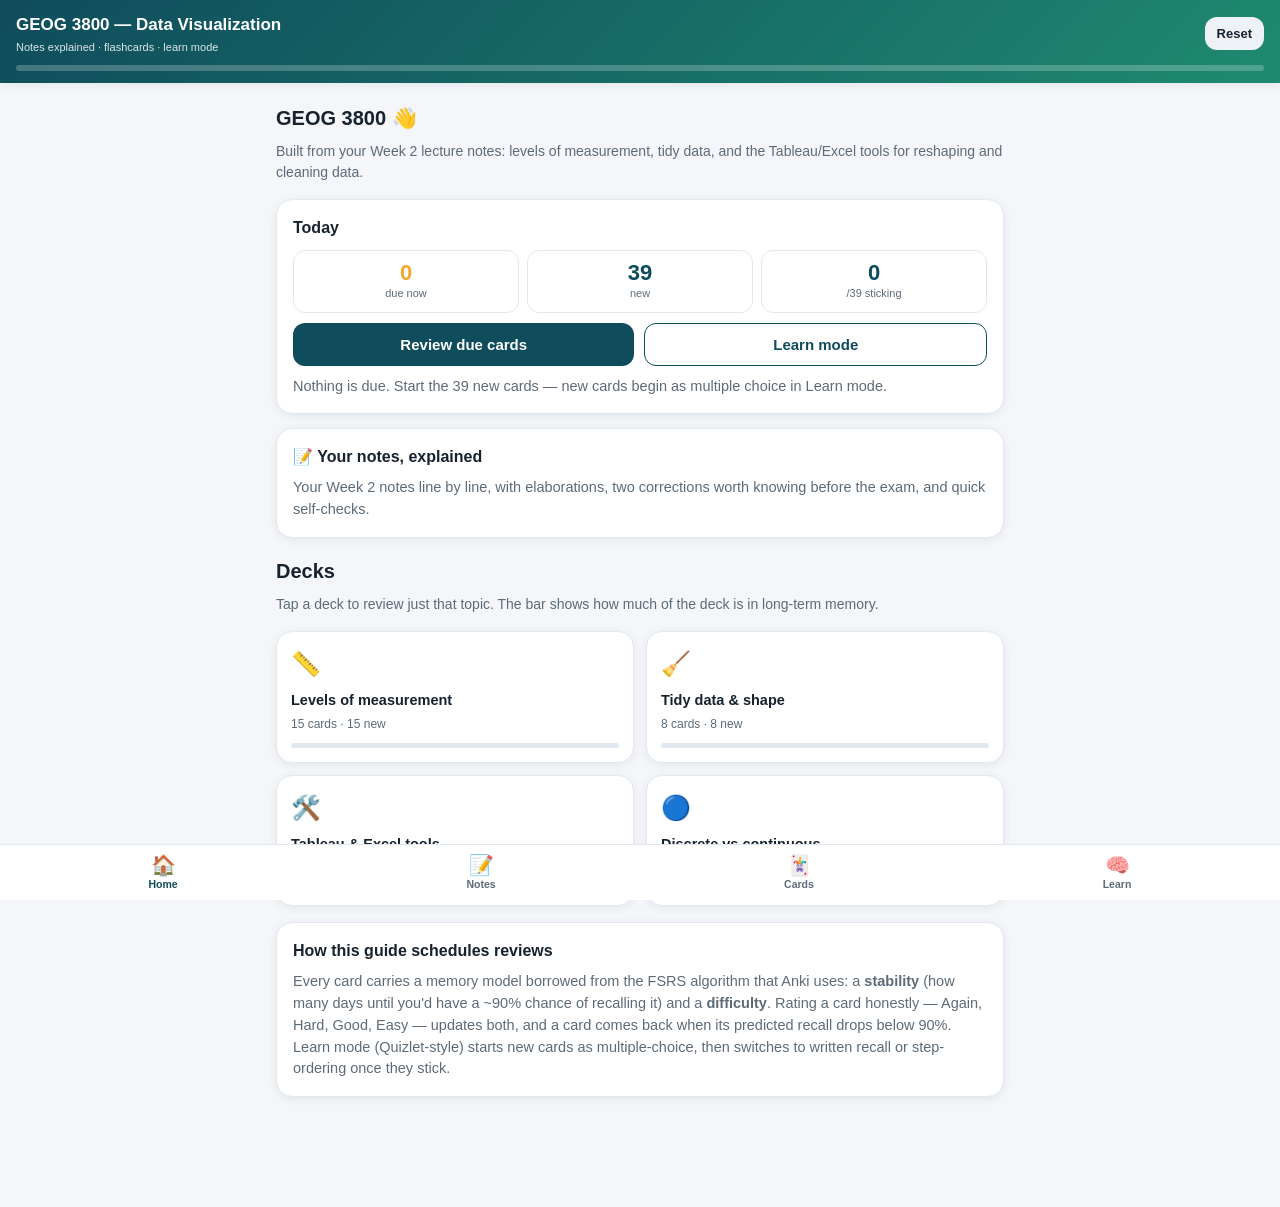
==== geog3800/index.html @ 04c63cd6 "Add GEOG 3800 Data Visualization study guide Week 2 notes rendered line by line with explanations, c" ====
<!DOCTYPE html>
<html lang="en">
<head>
<meta charset="UTF-8">
<meta name="viewport" content="width=device-width, initial-scale=1.0, maximum-scale=1.0, user-scalable=no, viewport-fit=cover">
<meta name="apple-mobile-web-app-capable" content="yes">
<meta name="apple-mobile-web-app-status-bar-style" content="black-translucent">
<meta name="apple-mobile-web-app-title" content="GEOG 3800">
<meta name="theme-color" content="#0f4c5c">
<title>GEOG 3800 Data Visualization — Study Guide</title>
<link rel="stylesheet" href="../shared/topics.css">
<style>
:root{
  --navy:#0f4c5c; --navy2:#1f8a70; --sky:#2a9d8f; --accent:#f4a72f;
  --bg:#f4f6f9; --card:#fff; --ink:#16222e; --muted:#5d6b78;
  --line:#e2e8f0; --good:#1f9d57; --bad:#d6453d; --warn:#b26a00;
  --tblue:#4e79a7; --tgreen:#59a14f;
  --shadow:0 2px 10px rgba(16,34,46,.07);
  color-scheme:light;
}
*{box-sizing:border-box;-webkit-tap-highlight-color:transparent;}
html,body{margin:0;padding:0;background:var(--bg);color:var(--ink);
  font-family:-apple-system,BlinkMacSystemFont,"Segoe UI",Roboto,Helvetica,Arial,sans-serif;
  -webkit-text-size-adjust:100%;line-height:1.5;}
a{color:var(--sky);}
header{position:sticky;top:0;z-index:40;background:linear-gradient(135deg,var(--navy),var(--navy2));
  color:#fff;padding:calc(env(safe-area-inset-top) + 12px) 16px 12px;box-shadow:var(--shadow);}
header .row{display:flex;align-items:center;justify-content:space-between;gap:10px;}
header h1{font-size:17px;margin:0;font-weight:700;}
header .sub{font-size:11px;opacity:.85;margin-top:1px;}
.progbar{height:6px;background:rgba(255,255,255,.22);border-radius:99px;margin-top:10px;overflow:hidden;}
.progbar>i{display:block;height:100%;background:var(--accent);width:0;transition:width .4s;}
main{padding:16px 16px 96px;max-width:760px;margin:0 auto;}
.view{display:none;animation:fade .25s ease;}
.view.active{display:block;}
@keyframes fade{from{opacity:0;transform:translateY(6px);}to{opacity:1;transform:none;}}
h2.sec{font-size:20px;margin:4px 0 12px;}
.lead{color:var(--muted);font-size:14px;margin:-4px 0 16px;}
.card{background:var(--card);border:1px solid var(--line);border-radius:16px;padding:16px;box-shadow:var(--shadow);margin-bottom:14px;}
.card h3{margin:0 0 8px;font-size:16px;}
.card p{margin:8px 0;font-size:14.5px;}
.muted{color:var(--muted);font-size:13px;}
.center{text-align:center;}
.btn{display:inline-flex;align-items:center;justify-content:center;gap:6px;background:var(--navy);color:#fff;border:none;
  border-radius:12px;padding:12px 16px;font-size:15px;font-weight:600;cursor:pointer;width:100%;}
.btn.alt{background:#fff;color:var(--navy);border:1.5px solid var(--navy);}
.btn.ghost{background:#eef2f7;color:var(--ink);}
.btn.sm{padding:9px 12px;font-size:13px;width:auto;}
.btn:disabled{opacity:.5;}
.btn:active{filter:brightness(.95);}
.btnrow{display:flex;gap:10px;}
.pills{display:flex;flex-wrap:wrap;gap:8px;margin-bottom:14px;}
.pill{padding:8px 13px;border-radius:99px;background:#fff;border:1px solid var(--line);font-size:13px;font-weight:600;cursor:pointer;white-space:nowrap;}
.pill.on{background:var(--navy);color:#fff;border-color:var(--navy);}
.tiles{display:grid;grid-template-columns:1fr 1fr;gap:12px;}
.tile{background:var(--card);border:1px solid var(--line);border-radius:16px;padding:14px;box-shadow:var(--shadow);cursor:pointer;transition:transform .12s;}
.tile:active{transform:scale(.97);}
.tile .ic{font-size:24px;}
.tile .t{font-weight:700;margin-top:8px;font-size:14.5px;}
.tile .d{color:var(--muted);font-size:12px;margin-top:3px;}
.tile .meter{height:5px;border-radius:99px;background:var(--line);margin-top:10px;overflow:hidden;}
.tile .meter>i{display:block;height:100%;background:var(--good);width:0;}
.stats{display:grid;grid-template-columns:repeat(3,1fr);gap:8px;margin:10px 0;}
.stat{background:#fff;border:1px solid var(--line);border-radius:12px;padding:10px 6px;text-align:center;font-size:11px;color:var(--muted);}
.stat b{display:block;font-size:22px;color:var(--navy);line-height:1.1;}
.stat.due b{color:var(--accent);}
/* Notes */
.lect{margin-bottom:22px;}
.lect h3{color:var(--navy);border-left:4px solid var(--accent);padding-left:10px;margin:18px 0 10px;font-size:16px;}
.note{background:#fffdf5;border:1px solid #efe4c2;border-left:4px solid #e2cf8a;border-radius:10px;padding:10px 12px;margin:8px 0;font-size:14.5px;white-space:pre-line;}
.note .lab{display:block;font-size:10px;font-weight:800;letter-spacing:.6px;text-transform:uppercase;color:#9a6a00;margin-bottom:3px;}
.ann{border-radius:10px;padding:10px 12px;margin:6px 0 12px 14px;font-size:14px;border:1px solid var(--line);background:#fff;}
.ann .lab{display:block;font-size:10px;font-weight:800;letter-spacing:.6px;text-transform:uppercase;margin-bottom:3px;}
.ann.x{background:#eef7f5;border-color:#bfe0d8;}.ann.x .lab{color:var(--navy2);}
.ann.c{background:#fdeeed;border-color:#f3c2be;}.ann.c .lab{color:var(--bad);}
.ann.t{background:#eaf3fb;border-color:#c5ddf3;}.ann.t .lab{color:#2f6fd6;}
.ann.e{background:#f3f7f3;border:1px dashed #b8d6b8;}.ann.e .lab{color:var(--good);}
.ann ul,.ann ol{margin:6px 0;padding-left:18px;}
.ann li{margin:3px 0;}
.ann .rev{margin-top:8px;font-size:12.5px;color:var(--sky);font-weight:700;cursor:pointer;}
.ann .hid{display:none;margin-top:8px;color:#1c5e36;font-weight:600;}
.ann.show .hid{display:block;}
body.notesonly .ann{display:none;}
table.ref{width:100%;border-collapse:collapse;font-size:12.5px;margin:8px 0;}
table.ref th,table.ref td{border:1px solid var(--line);padding:6px 7px;text-align:left;vertical-align:top;}
table.ref th{background:#f2f5f8;}
.pillblue,.pillgreen{display:inline-block;color:#fff;border-radius:99px;padding:1px 9px;font-size:12px;font-weight:700;}
.pillblue{background:var(--tblue);}.pillgreen{background:var(--tgreen);}
.kbd{background:#eef2f7;border-radius:6px;padding:1px 6px;font-size:12px;font-family:ui-monospace,Menlo,monospace;}
.toggle{display:flex;align-items:center;gap:8px;font-size:13px;font-weight:600;color:var(--muted);margin:-6px 0 12px;}
.toggle input{width:18px;height:18px;accent-color:var(--navy);}
/* Flashcards */
.box-info{display:flex;justify-content:space-between;font-size:12.5px;color:var(--muted);margin-bottom:8px;}
.fcwrap{perspective:1200px;}
.flashcard{position:relative;min-height:250px;transition:transform .45s;transform-style:preserve-3d;cursor:pointer;}
.flashcard.flip{transform:rotateY(180deg);}
.fc-face{position:absolute;inset:0;backface-visibility:hidden;-webkit-backface-visibility:hidden;background:var(--card);border:1px solid var(--line);
  border-radius:18px;padding:22px 18px 30px;box-shadow:var(--shadow);display:flex;flex-direction:column;justify-content:center;align-items:center;text-align:center;overflow:auto;}
.fc-back{transform:rotateY(180deg);background:#f4fbf9;}
.fc-tag{position:absolute;top:12px;left:14px;font-size:10.5px;font-weight:800;letter-spacing:.5px;text-transform:uppercase;color:var(--sky);}
.fc-hint{position:absolute;bottom:10px;font-size:11px;color:var(--muted);}
.fc-face .q{font-size:18px;font-weight:700;line-height:1.35;}
.fc-face .a{font-size:15.5px;font-weight:600;line-height:1.4;text-align:left;width:100%;}
.fc-face .a ol{margin:4px 0;padding-left:20px;}
.fc-face .a li{margin:4px 0;}
.fc-face .why{margin-top:10px;font-size:13px;font-weight:500;color:#1c5e36;background:#e8f5e9;border-radius:10px;padding:8px 10px;text-align:left;width:100%;}
.fc-face .why b{color:var(--good);}
.rate{display:grid;grid-template-columns:repeat(4,1fr);gap:8px;margin-top:14px;}
.rate button{border:none;border-radius:12px;padding:10px 4px;color:#fff;font-weight:700;font-size:13.5px;cursor:pointer;line-height:1.2;}
.rate button small{display:block;font-weight:600;font-size:10.5px;opacity:.85;}
.rate .r1{background:var(--bad);}.rate .r2{background:#e08a00;}.rate .r3{background:var(--good);}.rate .r4{background:#2f6fd6;}
.rate.hidden{visibility:hidden;}
.done{background:#fff;border:1px solid var(--line);border-radius:16px;padding:22px 16px;text-align:center;}
.done .big{font-size:40px;}
/* Learn */
.lq{background:#fff;border:1px solid var(--line);border-radius:16px;padding:16px;box-shadow:var(--shadow);}
.lq .eyebrow{font-size:10.5px;font-weight:800;letter-spacing:.6px;text-transform:uppercase;color:var(--sky);}
.lq .prompt{font-size:17px;font-weight:700;margin:6px 0 12px;line-height:1.35;}
.opts{display:flex;flex-direction:column;gap:8px;}
.opt{text-align:left;background:#fff;border:1.5px solid var(--line);border-radius:12px;padding:11px 12px;font-size:14px;cursor:pointer;line-height:1.35;}
.opt:active{background:#f6f8fa;}
.opt.ok{border-color:var(--good);background:#e8f5e9;}
.opt.no{border-color:var(--bad);background:#fdeeed;}
.opt.dim{opacity:.55;}
.steps .opt{display:flex;gap:10px;align-items:flex-start;}
.steps .opt .n{flex:0 0 22px;height:22px;border-radius:50%;background:#eef2f7;color:var(--navy);font-size:12px;font-weight:800;display:flex;align-items:center;justify-content:center;}
.steps .opt.ok .n{background:var(--good);color:#fff;}
.steps .opt.shake{animation:shake .3s;}
@keyframes shake{0%,100%{transform:translateX(0)}25%{transform:translateX(-5px)}75%{transform:translateX(5px)}}
textarea.write{width:100%;min-height:90px;border:1.5px solid var(--line);border-radius:12px;padding:10px;font-size:15px;font-family:inherit;resize:vertical;}
.feedback{margin-top:12px;border-radius:12px;padding:12px;font-size:14px;}
.feedback.ok{background:#e8f5e9;border:1px solid #b8d6b8;}
.feedback.no{background:#fdeeed;border:1px solid #f3c2be;}
.feedback .lab{font-size:10.5px;font-weight:800;letter-spacing:.5px;text-transform:uppercase;display:block;margin-bottom:4px;}
.feedback .ans{font-weight:600;}
.feedback .ans ol{margin:4px 0;padding-left:20px;}
.feedback .why{margin-top:8px;color:#1c5e36;font-size:13.5px;}
.lprog{height:5px;background:var(--line);border-radius:99px;overflow:hidden;margin:0 0 12px;}
.lprog>i{display:block;height:100%;background:var(--navy2);width:0;transition:width .3s;}
nav.tabs{position:fixed;bottom:0;left:0;right:0;z-index:50;background:#fff;border-top:1px solid var(--line);
  display:flex;justify-content:space-around;padding:6px 4px calc(env(safe-area-inset-bottom) + 6px);}
nav.tabs button{flex:1;background:none;border:none;color:var(--muted);font-size:10.5px;font-weight:600;display:flex;flex-direction:column;align-items:center;gap:3px;cursor:pointer;padding:4px 2px;}
nav.tabs button .ic{font-size:20px;line-height:1;}
nav.tabs button.on{color:var(--navy);}
.badge{display:inline-block;min-width:18px;padding:1px 6px;border-radius:99px;background:var(--accent);color:#16222e;font-size:10px;font-weight:800;margin-left:4px;vertical-align:middle;}
.key{background:#fff6e6;border:1px solid #f3d89a;border-radius:12px;padding:12px;margin:12px 0;font-size:14px;}
.key b{color:#9a6a00;}
</style>
</head>
<body>
<header>
  <div class="topicbar" data-active="geog3800" data-root="../"></div>
  <div class="row">
    <div>
      <h1>GEOG 3800 — Data Visualization</h1>
      <div class="sub" id="subline">Notes explained · flashcards · learn mode</div>
    </div>
    <button class="btn sm ghost" id="resetBtn" style="width:auto">Reset</button>
  </div>
  <div class="progbar"><i id="overallProg"></i></div>
</header>

<main>
  <!-- HOME -->
  <section class="view active" id="view-home">
    <h2 class="sec">GEOG 3800 👋</h2>
    <p class="lead">Built from your Week 2 lecture notes: levels of measurement, tidy data, and the Tableau/Excel tools for reshaping and cleaning data.</p>
    <div class="card">
      <h3>Today</h3>
      <div class="stats" id="homeStats"></div>
      <div class="btnrow" style="margin-top:6px">
        <button class="btn" onclick="startCards('all','due')">Review due cards</button>
        <button class="btn alt" onclick="go('learn')">Learn mode</button>
      </div>
      <p class="muted" id="homeHint" style="margin:10px 0 0"></p>
    </div>
    <div class="card" style="cursor:pointer" onclick="go('notes')">
      <h3>📝 Your notes, explained</h3>
      <p class="muted" style="margin:4px 0 0">Your Week 2 notes line by line, with elaborations, two corrections worth knowing before the exam, and quick self-checks.</p>
    </div>
    <h2 class="sec" style="margin-top:18px">Decks</h2>
    <p class="lead">Tap a deck to review just that topic. The bar shows how much of the deck is in long-term memory.</p>
    <div class="tiles" id="deckTiles"></div>
    <div class="card" style="margin-top:16px">
      <h3>How this guide schedules reviews</h3>
      <p class="muted" style="margin:4px 0 0">Every card carries a memory model borrowed from the FSRS algorithm that Anki uses: a <b>stability</b> (how many days until you'd have a ~90% chance of recalling it) and a <b>difficulty</b>. Rating a card honestly — Again, Hard, Good, Easy — updates both, and a card comes back when its predicted recall drops below 90%. Learn mode (Quizlet-style) starts new cards as multiple-choice, then switches to written recall or step-ordering once they stick.</p>
    </div>
  </section>

  <!-- NOTES -->
  <section class="view" id="view-notes">
    <h2 class="sec">Your notes, explained</h2>
    <p class="lead">Yellow blocks are your notes. Below each one: <b>Explain</b> expands the concept, <b>Check this</b> flags something to fix in your notes, <b>Tool tip</b> is software-specific, and <b>Try it</b> is a quick self-test.</p>
    <label class="toggle"><input type="checkbox" id="notesOnly"> Show notes only (hide explanations)</label>
    <div id="notesBody"></div>
    <div class="btnrow" style="margin-top:8px">
      <button class="btn" onclick="startCards('all','due')">Drill these as flashcards →</button>
    </div>
  </section>

  <!-- FLASHCARDS -->
  <section class="view" id="view-cards">
    <h2 class="sec">Flashcards</h2>
    <p class="lead">Say the answer out loud or in your head <i>before</i> flipping, then rate honestly. Your rating decides when the card returns.</p>
    <div class="pills" id="cardPills"></div>
    <div class="pills" id="modePills"></div>
    <div class="box-info"><span id="deckLabel"></span><span id="deckCount"></span></div>
    <div id="cardStage"></div>
  </section>

  <!-- LEARN -->
  <section class="view" id="view-learn">
    <h2 class="sec">Learn mode</h2>
    <p class="lead">Adaptive practice from the same cards: new material shows up as multiple choice, software procedures as “put the steps in order”, and cards you already know as written recall.</p>
    <div class="pills" id="learnPills"></div>
    <div id="learnStage"></div>
  </section>
</main>

<nav class="tabs">
  <button data-go="home" class="on"><span class="ic">🏠</span>Home</button>
  <button data-go="notes"><span class="ic">📝</span>Notes</button>
  <button data-go="cards"><span class="ic">🃏</span><span>Cards<span class="badge" id="dueBadge" style="display:none"></span></span></button>
  <button data-go="learn"><span class="ic">🧠</span>Learn</button>
</nav>

<script>
/* ============================================================
   PERSISTENCE
============================================================ */
const STORE='geog3800v1';
let state=JSON.parse(localStorage.getItem(STORE)||'{}');
state.cards=state.cards||{};   // id -> {s,d,last,due,reps,lapses}
state.notesOnly=!!state.notesOnly;
function save(){localStorage.setItem(STORE,JSON.stringify(state));renderProgress();}

/* ============================================================
   NAVIGATION
============================================================ */
function go(v){
  document.querySelectorAll('.view').forEach(x=>x.classList.remove('active'));
  document.getElementById('view-'+v).classList.add('active');
  document.querySelectorAll('nav.tabs button').forEach(b=>b.classList.toggle('on',b.dataset.go===v));
  window.scrollTo(0,0);
  if(v==='home')renderHome();
  if(v==='cards'&&!session)renderCardStart();
  if(v==='learn'&&!learn)renderLearnStart();
}
document.querySelectorAll('nav.tabs button').forEach(b=>b.onclick=()=>go(b.dataset.go));
document.getElementById('resetBtn').onclick=()=>{
  if(confirm('Reset all GEOG 3800 progress (card scheduling)?')){
    state={cards:{},notesOnly:state.notesOnly};session=null;learn=null;save();renderAll();go('home');
  }
};

/* ============================================================
   CONTENT: DECKS
============================================================ */
const DECKS=[
 {id:'noir',icon:'📏',title:'Levels of measurement',blurb:'Nominal · Ordinal · Interval · Ratio'},
 {id:'tidy',icon:'🧹',title:'Tidy data & shape',blurb:'Tall vs wide, splitting fields'},
 {id:'tools',icon:'🛠️',title:'Tableau & Excel tools',blurb:'Data Interpreter, Pivot, Split'},
 {id:'disc',icon:'🔵',title:'Discrete vs continuous',blurb:'Blue pills, green pills'},
];

/* ============================================================
   CONTENT: NOTES + ANNOTATIONS
   n = your note (verbatim)   x = explain   c = check this (correction)
   t = tool tip   e = try it (self-check with hidden answer)
============================================================ */
const NOTES=[
{title:'Lecture 1 — Different types of data',items:[
 {n:`Nominal scale data
1. Quantitative/ categorical
2. Names, colors, Labels, gender, etc.
3. Order does not matter.`},
 {c:`Your note says <b>quantitative</b> — nominal data is the opposite: <b>qualitative</b> (categorical). It names things; it doesn't measure amounts. Even when nominal data is written with digits (ZIP codes, jersey numbers, county FIPS codes) the numbers are just labels — you can't add or average them. Suggested edit: "Qualitative / categorical".`},
 {x:`<b>Nominal</b> comes from the Latin <i>nomen</i>, "name." The only things you can legitimately do with nominal data are <b>count</b> how many fall in each category and report the <b>mode</b> (most common category). No median (there's no order to find a middle of) and no mean.<br>Geography examples: land-use class (residential / commercial / forest), state name, soil type, dominant crop, yes/no flags.<br><b>Visualization:</b> encode nominal categories with <b>hue</b> (a qualitative palette) or <b>shape</b>. A bar chart of counts per category is fine; a line chart connecting categories is wrong because there's no order to follow.`},
 {n:`Ordinal Scale Data
1. Ranking/ placement. E.g 1st, 2nd ,3rd. We just know one is better, its not measurable though.
2. The order matters
3. Differences cannot be measured`},
 {x:`<b>Ordinal</b> = order. You know that 1st &gt; 2nd &gt; 3rd, but the <i>gap</i> between 1st and 2nd may be nothing like the gap between 2nd and 3rd. That's why "differences cannot be measured": subtraction doesn't mean anything.<br>Legit statistics: <b>median</b>, percentiles, min/max. Averaging ordinal codes (e.g., a mean Likert score of 3.4) is common but technically shaky.<br>Geography examples: hurricane category 1–5, soil drainage class (poorly → well drained), road hierarchy (local → collector → arterial), survey answers (strongly disagree → strongly agree), "low / medium / high" risk.<br><b>Visualization:</b> use an <b>ordered</b> encoding — a sequential (light→dark) color ramp or ordered size steps — so the viewer sees the ranking. A rainbow palette on ordinal data hides the order.`},
 {n:`Interval Scale Data
1. The order matters
2. Differences can be measured (except ratios)
3. No true "0" starting point`},
 {x:`<b>Interval</b> adds equal, measurable spacing: the difference between 10° and 20° is the same amount of heat as between 20° and 30°. What it lacks is a <b>true zero</b> — 0°C doesn't mean "no temperature," it's just where water freezes. Because zero is arbitrary, <b>ratios are meaningless</b>: 20°C is <i>not</i> twice as hot as 10°C (convert to °F — 68 vs 50 — and the "ratio" changes).<br>Legit statistics: everything ordinal allows plus <b>mean</b> and standard deviation; you can add and subtract but not multiply or divide values.<br>Examples: temperature in °C/°F, calendar years and dates (year 0 is arbitrary), pH, elevation relative to a datum such as sea level, standardized test scores.`},
 {t:`<b>Chart choice:</b> bar length says "this much from zero." For interval data that message is false, so prefer <b>dot plots or line charts</b> (position) over bars for things like temperature. If you must use bars for °C, expect the exam to call it misleading.`},
 {n:`Ratio Scale Data
1. The order Matters
2. Differences are measurable (including ratios)
3. Contains "0" starting point`},
 {x:`<b>Ratio</b> is the top of the ladder: order + equal intervals + a <b>true zero</b> that means "none of it." Now ratios are valid: 40 mm of rain <i>is</i> twice 20 mm; a county with 0 people has no population.<br>Legit statistics: everything, including geometric mean and coefficient of variation.<br>Examples: rainfall (mm), population, distance, area, elevation <i>above ground</i>, income, counts of anything, temperature in <b>Kelvin</b> (0 K = no thermal energy).<br><b>Same thing, different level:</b> temperature is interval in °C but ratio in Kelvin. The <i>scale</i> you measure with decides the level, not the phenomenon.`},
 {x:`<b>Memory hook — NOIR</b> (French for "black"): <b>N</b>ominal → <b>O</b>rdinal → <b>I</b>nterval → <b>R</b>atio. Each step keeps everything below it and adds one property:
<table class="ref"><tr><th>Level</th><th>Named</th><th>Ordered</th><th>Equal gaps</th><th>True zero</th><th>Best stat</th></tr>
<tr><td>Nominal</td><td>✓</td><td></td><td></td><td></td><td>mode</td></tr>
<tr><td>Ordinal</td><td>✓</td><td>✓</td><td></td><td></td><td>median</td></tr>
<tr><td>Interval</td><td>✓</td><td>✓</td><td>✓</td><td></td><td>mean</td></tr>
<tr><td>Ratio</td><td>✓</td><td>✓</td><td>✓</td><td>✓</td><td>mean, ratios</td></tr></table>
<b>Why a visualization class cares:</b> the level tells you which visual channels are honest. Nominal → hue/shape; ordinal → ordered lightness or size; interval/ratio → position on an axis and length. It also predicts how Tableau will treat the field: nominal/ordinal usually land as <span class="pillblue">discrete dimensions</span>, interval/ratio as <span class="pillgreen">continuous measures</span>.`},
 {e:`<b>Classify each:</b> (a) ZIP code, (b) hurricane category, (c) year a building was built, (d) annual rainfall in mm, (e) survey answer "somewhat satisfied", (f) number of drone flights last month.`,
  ans:`(a) nominal — digits used as labels · (b) ordinal — ranked, unequal gaps · (c) interval — year 0 is arbitrary, "twice as old" doesn't come from dividing years · (d) ratio — true zero · (e) ordinal · (f) ratio — counts have a true zero (0 flights) even though they are whole numbers.`},
]},
{title:'Lecture video 2 — Requirements for "Tidy data"',items:[
 {n:`1. Each column or field of data represents a single variable.
2. Each row needs to represent a unique observation
3. Data set needs to be complete or at least all the cells are accounted for.`},
 {x:`These come from Hadley Wickham's 2014 paper <i>Tidy Data</i>, which is the reason Tableau, R, and Python tools all expect the same shape.<br><b>Rule 1 — one variable per column:</b> a column called "Columbus, OH" or "Jan 2024 sales" is hiding two variables. Month names as column headers are the classic violation — the variable <i>Month</i> is smeared across many columns instead of living in one.<br><b>Rule 2 — one observation per row:</b> every row is one "thing measured once" (one station on one day; one county in one year). If a row is really a total, a subtotal, or a note, it isn't an observation.<br><b>Rule 3 — complete / accounted for:</b> missing values should be <i>explicitly</i> blank or "NA" in a real cell, not implied by a merged cell, a skipped row, or a footnote. Tableau reads merged cells as one value plus a run of nulls, which silently breaks aggregation.<br>(Wickham's own third rule is "each type of observational unit forms its own table" — e.g., keep stations in one table and readings in another and join them.)`},
 {n:`Another way to think about prepping data is to think about "tall data" is good and "wide data" is bad. Which means that there should be less fields than rows.`},
 {x:`<b>Wide</b> spreads one variable across many columns. <b>Tall</b> (also called <i>long</i>) stacks it into one column plus a value column. Example, rainfall by city:
<table class="ref"><tr><th colspan="4">Wide (3 rows × 4 columns)</th></tr><tr><th>City</th><th>Jan</th><th>Feb</th><th>Mar</th></tr><tr><td>Columbus</td><td>70</td><td>60</td><td>78</td></tr><tr><td>Toledo</td><td>52</td><td>50</td><td>64</td></tr><tr><td>Dayton</td><td>66</td><td>58</td><td>77</td></tr></table>
<table class="ref"><tr><th colspan="3">Tall (9 rows × 3 columns)</th></tr><tr><th>City</th><th>Month</th><th>Rainfall</th></tr><tr><td>Columbus</td><td>Jan</td><td>70</td></tr><tr><td>Columbus</td><td>Feb</td><td>60</td></tr><tr><td>Columbus</td><td>Mar</td><td>78</td></tr><tr><td colspan="3" style="text-align:center;color:var(--muted)">… one row per city-month …</td></tr></table>
Same information, but now <i>Month</i> is a field you can drop on the Columns shelf, filter, sort, or color by. "Fewer fields than rows" is the quick smell test: 50 cities × 12 months should be 600 rows × 3 columns, not 50 rows × 13 columns.`},
 {n:`A way to get wide data into tall data is to use the "pivot" function in tableau.
Machines read tables better with tall tables.
An example of swathing from wide to tall data could be creating a column for dates rather than a column for each date.`},
 {x:`"Machines read tall tables better" because software treats a <b>column</b> as a variable. In wide data the variable <i>Month</i> doesn't exist as a column, so Tableau can't aggregate across months, can't put them on one axis, and would need a separate calculation per column. After pivoting, one drag of <i>Month</i> to Columns and <i>Rainfall</i> to Rows makes the chart.<br><b>Naming trap:</b> Tableau's <b>Pivot</b> reshapes wide → tall (Power Query calls the same thing <b>Unpivot</b>). Excel's <b>PivotTable</b> does roughly the <i>reverse</i> — it summarizes tall data into a wide crosstab. Same word, opposite direction.`},
 {n:`Columns containing multiple descriptors need to be split. In excel the tool is called "Text to columns" found in the data tools section. In Tableau, the command is named "split" or something obvious.`},
 {t:`<b>Excel:</b> select the column → <span class="kbd">Data</span> tab → <span class="kbd">Data Tools</span> group → <span class="kbd">Text to Columns</span>. The wizard asks <i>Delimited</i> (split on comma, space, tab, or a custom character) or <i>Fixed width</i>, then lets you set each new column's format and destination.<br><b>Tableau:</b> on the Data Source page (or in the Data pane) click the field's dropdown ▾ → <span class="kbd">Split</span> (Tableau auto-detects the separator) or <span class="kbd">Custom Split</span> (you choose the separator, which side to split from, and how many columns). It creates calculated fields and leaves the original intact.<br>Typical targets: "City, State", "Lat, Long" in one cell, "Last, First", "2024-Q3".`},
 {e:`A column holds values like <b>"Franklin County, OH"</b>. Which tidy rule is broken, and what would the Tableau and Excel fixes be called?`,
  ans:`Rule 1 (one variable per column — county and state are two variables). Tableau: Split / Custom Split on ", ". Excel: Data ▸ Text to Columns ▸ Delimited ▸ comma.`},
]},
{title:'Lecture video 3 — Data Interpreter',items:[
 {n:`Data interpreter in Tableau cleans data from Excell that may be messy.
When you use the Data interpreter, Tableau generates a report in red and green of what it did in the spreadsheet.`},
 {x:`Real-world spreadsheets are built for humans: a title in row 1, a blank row, a two-row merged header, notes at the bottom, maybe two little tables side by side. Tableau expects the first row to be headers and everything below to be data. The <b>Data Interpreter</b> scans the sheet, guesses where the real table starts and ends, drops titles/notes/footers/blank rows, flattens stacked headers, and can detect sub-tables so you can pick one.`},
 {t:`<b>Where:</b> Data Source page → under the list of sheets on the left → check <span class="kbd">Use Data Interpreter</span> (Tableau shows the option when it thinks the sheet is messy). <b>Verify:</b> click <span class="kbd">Review the results…</span> — Tableau writes an Excel workbook that color-codes the original sheet, showing which cells it treated as headers, which as data, and which it discarded. Always open it: the interpreter is a good guess, not a guarantee, and dropping a data row silently is worse than a messy header.`},
]},
{title:'Lecture 4 video — Pivoting in Tableau',items:[
 {n:`Pivoting data in Tableau helps bring the data into a tall chart rather than a wide one.
To pivot the data you select the data you want cleaned up and hit the drop down menu and select pivot. You may need to change column names.`},
 {t:`<b>Step by step (Data Source page):</b>
<ol><li>Connect to the Excel / CSV / Google Sheet and drag the sheet onto the canvas.</li><li>In the preview grid, click the first column header you want to fold (e.g., <i>Jan</i>), then <span class="kbd">Shift</span>-click (range) or <span class="kbd">Ctrl/Cmd</span>-click the others.</li><li>Click the dropdown ▾ on any selected header.</li><li>Choose <span class="kbd">Pivot</span>.</li><li>Tableau replaces the selected columns with two new ones: <b>Pivot Field Names</b> (the old headers) and <b>Pivot Field Values</b> (the cell contents). Double-click each header to rename them to what they really are (e.g., <i>Month</i>, <i>Rainfall</i>).</li></ol>
To undo or extend it later, click ▾ on the pivot field → <i>Remove Pivot</i> or <i>Add Data to Pivot</i>. Pivot is available for Excel, text, Google Sheets and PDF connections; for most databases you'd reshape with Custom SQL or Tableau Prep.`},
 {e:`After pivoting Jan/Feb/Mar columns, what are the two new fields called by default, and what should you rename them to for a rainfall dataset?`,
  ans:`"Pivot Field Names" → Month; "Pivot Field Values" → Rainfall (or whatever the measure is).`},
]},
{title:'Other things to consider — Discrete vs. continuous',items:[
 {n:`Discrete data = Individual, separate values or categories. Can I count these or put them into distinct groups? These are usually headers/ categories. Tableau represents discrete in blue.`},
 {x:`<b>Discrete</b> values are separate and countable — you can list them: Ohio, Michigan, Indiana; 2022, 2023, 2024; small, medium, large. In Tableau a <span class="pillblue">blue</span> field dropped on a shelf creates <b>headers</b> (one label per value), which is why your note says "usually headers/categories." Nominal and ordinal data are always discrete.`},
 {n:`Continuous data = A measurement that can take values along a numerical scale. This data creates a values along an axis. In tableau it is red`},
 {c:`Tableau shows continuous fields in <span class="pillgreen">green</span>, not red. The color pair to memorize is <span class="pillblue">blue = discrete</span> and <span class="pillgreen">green = continuous</span>. (Red in Tableau usually means an error or a broken field reference.)`},
 {x:`<b>Continuous</b> values fall anywhere along a range and the in-between values are meaningful (12.7 mm of rain, 3:42 pm). A green field creates an <b>axis</b> with a scale rather than a list of labels. Interval and ratio measurements are usually continuous.<br><b>Rule of thumb:</b> <span class="pillblue">blue = buckets/headers</span>, <span class="pillgreen">green = axis</span>.<br><b>Two separate ideas:</b> <i>Dimension vs Measure</i> is the field's <b>role</b> (does it categorize, or does it get aggregated with SUM/AVG?). <i>Discrete vs Continuous</i> is how it's <b>drawn</b> (headers or axis). Most dimensions are discrete and most measures are continuous, but you can flip either one: right-click a field → <span class="kbd">Convert to Continuous</span> / <span class="kbd">Convert to Discrete</span>. A date is the classic example: discrete YEAR(Date) gives one header per year; continuous Date gives a timeline axis.`},
 {e:`You drag <i>Sales</i> to Columns and get an axis, but you wanted one header per sales value (say, to build a crosstab). What do you do?`,
  ans:`Right-click the Sales pill → Convert to Discrete (it turns blue and creates headers). Or make bins if you want ranges instead of every value.`},
 {e:`Number of siblings: discrete or continuous? And which NOIR level?`,
  ans:`Discrete (countable whole numbers) — but <b>ratio</b> scale (true zero, 4 is twice 2). The two classifications answer different questions: NOIR is about what math is legal, discrete/continuous is about how the values are spaced. Tableau will default it to a continuous measure, which is fine for an axis.`},
]}
];

/* ============================================================
   CONTENT: FLASHCARDS
   q = prompt · a = answer (string, or array = ordered steps) · why = elaboration
============================================================ */
const CARDS=[
// Levels of measurement
{id:'n1',deck:'noir',q:'What are the four levels (scales) of measurement, lowest to highest?',a:'Nominal → Ordinal → Interval → Ratio (NOIR).',why:'Each level keeps the properties of the one below and adds one: order, then equal measurable gaps, then a true zero. The level decides which charts and statistics are honest.'},
{id:'n2',deck:'noir',q:'Nominal scale data — definition and two examples.',a:'Categories or labels with no inherent order (qualitative). Examples: land-use class, county name, color, gender, ZIP code.',why:'Numbers can still be nominal (ZIP codes, jersey numbers) — you can\'t average them. Your notes say "quantitative"; the correct word is qualitative.'},
{id:'n3',deck:'noir',q:'Which statistics are meaningful for nominal data?',a:'Counts / percentages per category and the mode (most frequent category).',why:'No order means there is no "middle" for a median; no magnitude means no mean.'},
{id:'n4',deck:'noir',q:'Ordinal scale data — what do you know, and what do you NOT know?',a:'You know the order or rank (1st, 2nd, 3rd; low / medium / high). You do NOT know the size of the gaps between ranks.',why:'1st vs 2nd could be a photo finish while 2nd vs 3rd is a mile. Use median and percentiles rather than means.'},
{id:'n5',deck:'noir',q:'Give three geography examples of ordinal data.',a:'Hurricane category (1–5), soil drainage class (poor → excellent), Likert survey answers (strongly disagree → strongly agree), road hierarchy (local / collector / arterial).',why:'Each is ranked but the steps between ranks are not equal amounts of anything.'},
{id:'n6',deck:'noir',q:'Interval scale data — the defining feature and its consequence.',a:'Equal, measurable differences but NO true zero — so ratios are meaningless.',why:'20°C is not "twice as warm" as 10°C, because 0°C is an arbitrary point (water freezing), not "no temperature."'},
{id:'n7',deck:'noir',q:'Classic examples of interval data.',a:'Temperature in °C or °F, calendar years and dates, pH, elevation relative to a datum such as sea level.',why:'Each has an arbitrary zero: year 0, 0°C, sea level.'},
{id:'n8',deck:'noir',q:'Ratio scale data — defining feature and examples.',a:'Order + equal intervals + a true zero (zero = none of the quantity), so ratios are valid. Examples: rainfall in mm, population, distance, area, income, temperature in Kelvin.',why:'"Twice as much" statements are only valid at the ratio level.'},
{id:'n9',deck:'noir',q:'Is temperature interval or ratio?',a:'°C and °F are interval; Kelvin is ratio (0 K = no thermal energy).',why:'Same phenomenon, different scale — the scale you measure with decides the level, not the thing measured.'},
{id:'n10',deck:'noir',q:'Which level of measurement is "number of drone flights per month"?',a:'Ratio — there is a true zero (no flights) and 10 flights is twice 5.',why:'Counts are ratio data even though they are discrete whole numbers.'},
{id:'n11',deck:'noir',q:'Which level of measurement is "finishing position in a race"?',a:'Ordinal — ranked, but the gaps between places are not equal or measurable.',why:'Times would be ratio; positions are only ranks.'},
{id:'n12',deck:'noir',q:'Which level of measurement is a ZIP code?',a:'Nominal — the digits are labels; arithmetic on them is meaningless.',why:'Adding two ZIP codes or averaging them produces nonsense, which is the tell for nominal data.'},
{id:'n13',deck:'noir',q:'How does level of measurement guide visual encoding?',a:'Nominal → hue or shape (qualitative palette). Ordinal → ordered lightness or size (sequential palette). Interval / ratio → position on an axis, length, or a continuous color ramp.',why:'A rainbow palette on ordinal data hides the order; a sequential palette on nominal data implies an order that isn\'t there.'},
{id:'n14',deck:'noir',q:'Why is a bar chart risky for interval data such as °C?',a:'Bar length implies a ratio from zero, but interval data has no true zero — a 20° bar looks "twice" a 10° bar. Use dots or a line (position) instead.',why:'Position encodes differences honestly; length encodes ratios.'},
{id:'n15',deck:'noir',q:'How do the NOIR levels usually map to Tableau\'s blue and green?',a:'Nominal & ordinal → dimensions, discrete (blue). Interval & ratio → measures, continuous (green).',why:'Tableau guesses from the data type; you can override by converting a field or dragging a measure into Dimensions.'},
// Tidy data
{id:'t1',deck:'tidy',q:'The three requirements for tidy data (from class).',a:['Each column / field represents a single variable.','Each row represents a unique observation.','The dataset is complete — every cell accounted for (explicit blanks or NA, no merged cells or stray notes).'],why:'From Hadley Wickham\'s 2014 paper "Tidy Data." His own third rule is "each type of observational unit forms a table."'},
{id:'t2',deck:'tidy',q:'What does "tall data good, wide data bad" mean?',a:'Prefer many rows and few columns (long format). Wide format spreads one variable — e.g., Month — across many columns (Jan, Feb, Mar…).',why:'In tall format, Month is a single field you can drop on an axis, filter, and color by.'},
{id:'t3',deck:'tidy',q:'Make this wide table tall: columns City | Jan | Feb | Mar holding rainfall values.',a:'Columns City | Month | Rainfall, with one row per city-month (three rows per city).',why:'"Month" was hiding in the headers; pivoting moves header names into a column of their own.'},
{id:'t4',deck:'tidy',q:'A wide table has 50 cities and 12 month-columns. How many rows and columns after making it tall?',a:'600 rows (50 × 12) and 3 columns: City, Month, Value.',why:'Tall trades width for length — that is exactly the point, and it is why "fewer fields than rows" is the smell test.'},
{id:'t5',deck:'tidy',q:'Why do machines / Tableau "read tall tables better"?',a:'Because one field per variable lets Tableau aggregate, filter, sort and encode that variable directly. Wide data forces you to handle every column separately.',why:'Wide data has no "Month" column, so there is nothing to put on the axis.'},
{id:'t6',deck:'tidy',q:'A single column holds "Columbus, OH". What\'s wrong, and what\'s the fix in Excel and Tableau?',a:'Two variables (city, state) in one field — violates rule 1. Excel: Data ▸ Text to Columns. Tableau: field dropdown ▸ Split or Custom Split.',why:'Splitting lets you filter by state and label by city independently.'},
{id:'t7',deck:'tidy',q:'What choices does Excel\'s Text to Columns wizard give you?',a:'Delimited (split on comma, space, tab, or a custom character) or Fixed width — then the destination cell and each new column\'s data format.',why:'It lives on the Data tab in the Data Tools group.'},
{id:'t8',deck:'tidy',q:'Spot the tidy-data violations: a sheet with a title row, merged header cells, a "Total" row, and notes typed under the table.',a:'Non-data rows (title, totals, notes) mixed into the data, and merged headers so columns aren\'t single variables. Fix: strip them — Tableau\'s Data Interpreter can do most of it.',why:'Tableau reads the first row as headers and every row below as an observation, so each of these becomes garbage data.'},
// Tools
{id:'k1',deck:'tools',q:'What does Tableau\'s Data Interpreter do?',a:'Detects and cleans messy Excel/CSV structure: skips titles, notes, footers and blank rows/columns, flattens merged or multi-row headers, and can detect sub-tables.',why:'Turn it on with the checkbox under the sheet list on the Data Source page.'},
{id:'k2',deck:'tools',q:'After running Data Interpreter, how do you check what it changed?',a:'Click "Review the results…" — Tableau generates an Excel workbook with color-coded cells (red/green in class) showing what was kept vs. removed.',why:'Always review it: the interpreter is a guess, and dropping a data row silently is worse than a messy header.'},
{id:'k3',deck:'tools',q:'What does Pivot do in Tableau?',a:'Converts wide data to tall: the selected columns become two new fields — "Pivot Field Names" (the old headers) and "Pivot Field Values" (the cell values).',why:'Rename the two new fields to what they actually are, e.g., Month and Rainfall.'},
{id:'k4',deck:'tools',q:'Steps to pivot columns in Tableau (Data Source page).',a:['Connect to the data and open the Data Source page.','Click the first column header, then Shift-/Ctrl-click the others to select them.','Click the dropdown ▾ on a selected header.','Choose Pivot.','Double-click "Pivot Field Names" / "Pivot Field Values" and rename them (e.g., Month, Rainfall).'],why:'Later: ▾ on the pivot field → Remove Pivot or Add Data to Pivot.'},
{id:'k5',deck:'tools',q:'Is Tableau\'s Pivot the same as an Excel PivotTable?',a:'No — nearly the opposite. Tableau Pivot reshapes wide → tall (like Power Query "Unpivot"). An Excel PivotTable summarizes tall data into a wide crosstab.',why:'Same word, opposite direction — a classic exam trap.'},
{id:'k6',deck:'tools',q:'Where do you find Split in Tableau, and what\'s the difference from Custom Split?',a:'Field dropdown ▾ on the Data Source page or Data pane. Split auto-detects the separator; Custom Split lets you choose the separator, which side to split from, and how many columns.',why:'Both create calculated fields and leave the original column intact.'},
{id:'k7',deck:'tools',q:'Which connection types support Tableau\'s Pivot?',a:'Excel, text/CSV, Google Sheets, and PDF connections (some databases via Custom SQL). Otherwise reshape in Tableau Prep or at the source.',why:'If the Pivot option is missing from the menu, the connection type is usually why.'},
{id:'k8',deck:'tools',q:'Steps to split a "City, State" column in Excel.',a:['Select the column.','Data tab → Data Tools → Text to Columns.','Choose Delimited → Next.','Tick Comma as the delimiter → Next.','Set the column formats / destination → Finish.'],why:'Add an empty column to the right first, or Excel will overwrite whatever is next to your data.'},
// Discrete vs continuous
{id:'d1',deck:'disc',q:'Discrete data — definition, and how Tableau shows it.',a:'Individual, separate values or categories you can count or bucket. Tableau colors discrete fields BLUE; on a shelf they create headers / labels.',why:'Ask: "Can I count these or put them into distinct groups?"'},
{id:'d2',deck:'disc',q:'Continuous data — definition, and how Tableau shows it.',a:'Values along an unbroken numeric range (measurements) where in-between values are meaningful. Tableau colors continuous fields GREEN; on a shelf they create an axis.',why:'Your notes say red — Tableau uses green. Red in Tableau usually signals an error or broken field.'},
{id:'d3',deck:'disc',q:'Blue pill vs green pill: what does each create on a shelf?',a:'Blue (discrete) → headers / labels / buckets. Green (continuous) → a continuous axis with a scale.',why:'Rule of thumb: blue = bins, green = axis.'},
{id:'d4',deck:'disc',q:'Is Dimension / Measure the same thing as Discrete / Continuous?',a:'No. Dimension vs Measure is the field\'s role (categorize vs. aggregate). Discrete vs Continuous is how it\'s drawn (headers vs. axis). A date dimension can be discrete (YEAR headers) or continuous (timeline).',why:'Most dimensions are discrete and most measures are continuous, but either can be converted: right-click ▸ Convert to Continuous / Discrete.'},
{id:'d5',deck:'disc',q:'You want a measure to show as separate headers instead of an axis. What do you do?',a:'Right-click the field ▸ Convert to Discrete (the pill turns blue). Or create bins if you want ranges rather than every value.',why:'This is how you turn a chart axis into a crosstab column.'},
{id:'d6',deck:'disc',q:'Quick test for discrete vs continuous.',a:'"Can I count these or sort them into distinct groups?" → discrete. "Can it take any value in a range, with meaningful in-between values?" → continuous.',why:'12 states is discrete; 12.7 mm of rain is continuous.'},
{id:'d7',deck:'disc',q:'"Number of siblings": discrete or continuous? Which NOIR level?',a:'Discrete (countable whole numbers) but ratio scale (true zero; 4 is twice 2). Tableau will still default it to a continuous measure, which is fine for an axis.',why:'Discrete/continuous describes how values are spaced; NOIR describes what math is legal. They are separate classifications.'},
{id:'d8',deck:'disc',q:'Which NOIR levels are always discrete, and which are usually continuous?',a:'Nominal and ordinal are always discrete. Interval and ratio are usually continuous (except counts, which are discrete numbers).',why:'That is why nominal/ordinal fields land as blue dimensions and interval/ratio as green measures.'},
];
const CARD_BY_ID=Object.fromEntries(CARDS.map(c=>[c.id,c]));
const DECK_BY_ID=Object.fromEntries(DECKS.map(d=>[d.id,d]));

/* ============================================================
   SCHEDULER — FSRS-4.5 with default parameters
   Memory state per card: s = stability (days until recall ≈ 90%),
   d = difficulty (1–10). Retrievability R = (1 + t/(9s))^-1.
   A card is due when R < 0.9, i.e. when t ≥ s.
   Grades: 1 Again · 2 Hard · 3 Good · 4 Easy
============================================================ */
const W=[0.4872,1.4003,3.7145,13.8206,5.1618,1.2298,0.8975,0.0010,1.54575,0.1192,1.01925,1.9395,0.11,0.29605,2.2698,0.2315,2.9898];
const DAY=864e5, TARGET_R=0.9;
const clamp=(v,lo,hi)=>Math.max(lo,Math.min(hi,v));
function cs(id){return state.cards[id];}
function retrievability(c,now){
  if(!c||!c.s)return 0;
  const t=Math.max(0,(now-c.last)/DAY);
  return Math.pow(1+t/(9*c.s),-1);
}
function isDue(id,now){const c=cs(id);return !!c&&retrievability(c,now)<TARGET_R;}
function isNew(id){return !cs(id);}
// Pure: returns the memory state a card would have after grade g.
function nextState(prev,g,now){
  let c;
  if(!prev){
    c={s:W[g-1],d:clamp(W[4]-(g-3)*W[5],1,10),reps:0,lapses:0};
  }else{
    c=Object.assign({},prev);
    const R=retrievability(c,now);
    if(g===1){
      c.lapses++;
      const s=W[11]*Math.pow(c.d,-W[12])*(Math.pow(c.s+1,W[13])-1)*Math.exp(W[14]*(1-R));
      c.s=clamp(s,0.3,c.s);
    }else{
      const hard=g===2?W[15]:1, easy=g===4?W[16]:1;
      let f=1+Math.exp(W[8])*(11-c.d)*Math.pow(c.s,-W[9])*(Math.exp(W[10]*(1-R))-1)*hard*easy;
      // Reviewing early (R≈1) gives ~no growth in FSRS; keep a small floor so
      // "practice anyway" sessions still move cards forward a little.
      f=Math.max(f,g===2?1.0:g===3?1.15:1.4);
      c.s=clamp(c.s*f,0.3,3650);
    }
    const d=c.d-W[6]*(g-3);
    c.d=clamp(W[7]*W[4]+(1-W[7])*d,1,10);
  }
  c.reps++;c.last=now;c.due=now+c.s*DAY;
  return c;
}
function rate(id,g,now){
  now=now||Date.now();
  const c=nextState(cs(id),g,now);
  state.cards[id]=c;save();
  return c;
}
function previewInterval(id,g){return nextState(cs(id),g,Date.now()).s;}
function stageOf(id){
  const c=cs(id);if(!c)return 'new';
  if(c.s<7)return 'learning';if(c.s<30)return 'known';return 'mastered';
}
function fmtDays(d){
  if(d<1)return '<1 day';if(d<1.5)return '1 day';if(d<30)return Math.round(d)+' days';
  if(d<365)return Math.round(d/30*10)/10+' mo';return Math.round(d/365*10)/10+' yr';
}
function deckCards(deck){return deck==='all'?CARDS:CARDS.filter(c=>c.deck===deck);}
function deckMastery(deck){
  const cards=deckCards(deck);
  return cards.reduce((a,c)=>a+Math.min(1,(cs(c.id)?cs(c.id).s:0)/30),0)/cards.length;
}
function dueCount(deck){const now=Date.now();return deckCards(deck).filter(c=>isDue(c.id,now)).length;}
function newCount(deck){return deckCards(deck).filter(c=>isNew(c.id)).length;}
function shuffle(a){a=a.slice();for(let i=a.length-1;i>0;i--){const j=Math.floor(Math.random()*(i+1));[a[i],a[j]]=[a[j],a[i]];}return a;}
function ansHtml(a){return Array.isArray(a)?'<ol>'+a.map(s=>'<li>'+s+'</li>').join('')+'</ol>':a;}
function ansText(a){return Array.isArray(a)?a.join(' → '):a;}

/* ============================================================
   RENDER: PROGRESS + HOME
============================================================ */
function renderProgress(){
  const m=Math.round(deckMastery('all')*100);
  document.getElementById('overallProg').style.width=m+'%';
  const due=dueCount('all');
  const b=document.getElementById('dueBadge');
  b.style.display=due?'inline-block':'none';b.textContent=due;
}
function renderHome(){
  const due=dueCount('all'),nw=newCount('all');
  const mastered=CARDS.filter(c=>stageOf(c.id)==='mastered'||stageOf(c.id)==='known').length;
  document.getElementById('homeStats').innerHTML=
    `<div class="stat due"><b>${due}</b>due now</div><div class="stat"><b>${nw}</b>new</div><div class="stat"><b>${mastered}</b>/${CARDS.length} sticking</div>`;
  const nextDue=CARDS.map(c=>cs(c.id)).filter(c=>c&&c.due>Date.now()).sort((a,b)=>a.due-b.due)[0];
  let hint='';
  if(due)hint=`${due} card${due>1?'s':''} ha${due>1?'ve':'s'} slipped below 90% predicted recall — a 3–5 minute review now is worth more than a long session later.`;
  else if(nw)hint=`Nothing is due. Start the ${nw} new card${nw>1?'s':''} — new cards begin as multiple choice in Learn mode.`;
  else if(nextDue)hint=`All caught up. Next card comes back in ${fmtDays((nextDue.due-Date.now())/DAY)}.`;
  document.getElementById('homeHint').textContent=hint;
  document.getElementById('deckTiles').innerHTML=DECKS.map(d=>{
    const due=dueCount(d.id),nw=newCount(d.id);
    return `<div class="tile" onclick="startCards('${d.id}','due')"><div class="ic">${d.icon}</div><div class="t">${d.title}</div>
      <div class="d">${deckCards(d.id).length} cards · ${due?due+' due':nw?nw+' new':'up to date'}</div>
      <div class="meter"><i style="width:${Math.round(deckMastery(d.id)*100)}%"></i></div></div>`;
  }).join('');
}

/* ============================================================
   RENDER: NOTES
============================================================ */
function renderNotes(){
  const LAB={x:'Explain',c:'Check this',t:'Tool tip',e:'Try it'};
  document.getElementById('notesBody').innerHTML=NOTES.map(l=>`<div class="lect"><h3>${l.title}</h3>`+
    l.items.map(it=>{
      if(it.n)return `<div class="note"><span class="lab">Your note</span>${it.n}</div>`;
      const k=Object.keys(LAB).find(k=>it[k]);
      const body=it[k]+(k==='e'?`<div class="rev" onclick="this.parentElement.classList.toggle('show')">Reveal answer ▾</div><div class="hid">${it.ans}</div>`:'');
      return `<div class="ann ${k}"><span class="lab">${LAB[k]}</span>${body}</div>`;
    }).join('')+'</div>').join('');
  const cb=document.getElementById('notesOnly');
  cb.checked=state.notesOnly;document.body.classList.toggle('notesonly',state.notesOnly);
  cb.onchange=()=>{state.notesOnly=cb.checked;document.body.classList.toggle('notesonly',cb.checked);save();};
}

/* ============================================================
   FLASHCARDS
============================================================ */
let curDeck='all', curMode='due', session=null;
function renderCardPills(){
  document.getElementById('cardPills').innerHTML=[{id:'all',title:'All'},...DECKS].map(d=>
    `<span class="pill ${curDeck===d.id?'on':''}" onclick="setDeck('${d.id}')">${d.title}${dueCount(d.id)?' <span class="badge">'+dueCount(d.id)+'</span>':''}</span>`).join('');
  document.getElementById('modePills').innerHTML=[['due','Due + new'],['all','Whole deck']].map(([m,l])=>
    `<span class="pill ${curMode===m?'on':''}" onclick="setMode('${m}')">${l}</span>`).join('');
}
function setDeck(d){curDeck=d;session=null;renderCardStart();}
function setMode(m){curMode=m;session=null;renderCardStart();}
function startCards(deck,mode){curDeck=deck;curMode=mode;session=null;go('cards');beginSession();}
function buildQueue(){
  const now=Date.now(),cards=deckCards(curDeck);
  if(curMode==='all')return shuffle(cards.map(c=>c.id));
  const due=cards.filter(c=>isDue(c.id,now)).sort((a,b)=>retrievability(cs(a.id),now)-retrievability(cs(b.id),now)).map(c=>c.id);
  const fresh=cards.filter(c=>isNew(c.id)).map(c=>c.id);
  return due.concat(fresh);
}
function renderCardStart(){
  renderCardPills();
  const q=buildQueue(),label=curDeck==='all'?'All decks':DECK_BY_ID[curDeck].title;
  document.getElementById('deckLabel').textContent=label;
  document.getElementById('deckCount').textContent=`${deckCards(curDeck).length} cards`;
  const stage=document.getElementById('cardStage');
  if(!q.length){
    const next=deckCards(curDeck).map(c=>cs(c.id)).filter(Boolean).sort((a,b)=>a.due-b.due)[0];
    stage.innerHTML=`<div class="done"><div class="big">🎉</div><h3>Nothing due in ${label}</h3>
      <p class="muted">${next?'Next card returns in '+fmtDays((next.due-Date.now())/DAY)+'.':''} Reviewing early barely changes the schedule, so practice if you want to.</p>
      <button class="btn alt" style="margin-top:8px" onclick="setMode('all')">Practice the whole deck anyway</button></div>`;
    return;
  }
  const due=q.filter(id=>!isNew(id)).length,nw=q.length-due;
  stage.innerHTML=`<div class="done"><div class="big">🃏</div><h3>${q.length} card${q.length>1?'s':''} ready</h3>
    <p class="muted">${curMode==='all'?'Whole deck, shuffled.':`${due} due · ${nw} new`}</p>
    <button class="btn" style="margin-top:8px" onclick="beginSession()">Start</button></div>`;
}
function beginSession(){
  const q=buildQueue();
  if(!q.length){renderCardStart();return;}
  session={queue:q,done:0,total:q.length,again:0,flipped:false};
  renderCardPills();renderCard();
}
function renderCard(){
  const s=session;
  if(!s.queue.length){
    document.getElementById('cardStage').innerHTML=`<div class="done"><div class="big">✅</div><h3>Session complete</h3>
      <p class="muted">${s.total} card${s.total>1?'s':''} reviewed · ${s.again} sent back for another look.</p>
      <div class="btnrow" style="margin-top:8px"><button class="btn alt" onclick="session=null;renderCardStart()">Back to decks</button><button class="btn" onclick="go('learn')">Try Learn mode</button></div></div>`;
    session=null;renderCardPills();return;
  }
  const id=s.queue[0],c=CARD_BY_ID[id],st=cs(id);
  document.getElementById('deckCount').textContent=`${s.total-s.queue.length+1} / ${s.total}`;
  document.getElementById('deckLabel').textContent=DECK_BY_ID[c.deck].title+(st?` · seen ${st.reps}× · ${stageOf(id)}`:' · new');
  const preview=g=>fmtDays(previewInterval(id,g));
  document.getElementById('cardStage').innerHTML=`
    <div class="fcwrap"><div class="flashcard" id="flashcard" onclick="flipCard()">
      <div class="fc-face fc-front"><span class="fc-tag">${DECK_BY_ID[c.deck].title}</span><div class="q">${c.q}</div><span class="fc-hint">tap to flip</span></div>
      <div class="fc-face fc-back"><span class="fc-tag">Answer</span><div class="a">${ansHtml(c.a)}</div>${c.why?`<div class="why"><b>Why it matters:</b> ${c.why}</div>`:''}<span class="fc-hint">tap to flip back</span></div>
    </div></div>
    <div class="rate hidden" id="rateRow">
      <button class="r1" onclick="rateCard(1)">Again<small>${preview(1)}</small></button>
      <button class="r2" onclick="rateCard(2)">Hard<small>${preview(2)}</small></button>
      <button class="r3" onclick="rateCard(3)">Good<small>${preview(3)}</small></button>
      <button class="r4" onclick="rateCard(4)">Easy<small>${preview(4)}</small></button>
    </div>
    <p class="muted center" style="margin-top:10px">Flip, then rate how well you recalled it. Numbers show when the card would return.</p>`;
}
function flipCard(){
  const el=document.getElementById('flashcard');el.classList.toggle('flip');
  session.flipped=true;document.getElementById('rateRow').classList.remove('hidden');
}
function rateCard(g){
  const id=session.queue.shift();
  rate(id,g);
  if(g===1){session.again++;session.queue.splice(Math.min(3,session.queue.length),0,id);session.total++;}
  renderCard();
}

/* ============================================================
   LEARN MODE — adaptive format per card
   new / weak (s < 3d) → multiple choice · steps cards → order the steps
   sticking (s ≥ 3d)   → written recall, self-graded
============================================================ */
let learnDeck='all', learn=null;
function renderLearnPills(){
  document.getElementById('learnPills').innerHTML=[{id:'all',title:'All'},...DECKS].map(d=>
    `<span class="pill ${learnDeck===d.id?'on':''}" onclick="learnDeck='${d.id}';learn=null;renderLearnStart()">${d.title}</span>`).join('');
}
function renderLearnStart(){
  renderLearnPills();
  const cards=deckCards(learnDeck),now=Date.now();
  const due=cards.filter(c=>isDue(c.id,now)).length,nw=cards.filter(c=>isNew(c.id)).length;
  document.getElementById('learnStage').innerHTML=`<div class="done"><div class="big">🧠</div><h3>${learnDeck==='all'?'All decks':DECK_BY_ID[learnDeck].title}</h3>
    <p class="muted">${cards.length} cards · ${due} due · ${nw} new. A round is up to 10 questions, due and new cards first.</p>
    <button class="btn" style="margin-top:8px" onclick="beginLearn()">Start a round</button></div>`;
}
function beginLearn(){
  const now=Date.now(),cards=deckCards(learnDeck);
  const due=shuffle(cards.filter(c=>isDue(c.id,now))),fresh=cards.filter(c=>isNew(c.id)),rest=shuffle(cards.filter(c=>!isDue(c.id,now)&&!isNew(c.id)));
  const q=due.concat(fresh,rest).slice(0,10).map(c=>c.id);
  learn={queue:q,total:q.length,i:0,right:0};
  renderLearnQ();
}
function learnFormat(id){
  const c=CARD_BY_ID[id],st=cs(id);
  if(Array.isArray(c.a))return 'steps';
  return (!st||st.s<3)?'mcq':'write';
}
function renderLearnQ(){
  const L=learn,stage=document.getElementById('learnStage');
  if(L.i>=L.queue.length){
    stage.innerHTML=`<div class="done"><div class="big">${L.right===L.total?'🏆':'👍'}</div><h3>${L.right} / ${L.total} on the first try</h3>
      <p class="muted">Results feed the same schedule as the flashcards — misses come back sooner.</p>
      <div class="btnrow" style="margin-top:8px"><button class="btn alt" onclick="learn=null;renderLearnStart()">Done</button><button class="btn" onclick="beginLearn()">Another round</button></div></div>`;
    learn=null;return;
  }
  const id=L.queue[L.i],c=CARD_BY_ID[id],fmt=learnFormat(id);
  const head=`<div class="lprog"><i style="width:${Math.round(L.i/L.total*100)}%"></i></div>
    <div class="lq"><div class="eyebrow">${L.i+1} / ${L.total} · ${DECK_BY_ID[c.deck].title} · ${fmt==='mcq'?'Multiple choice':fmt==='steps'?'Put the steps in order':'Write it from memory'}</div><div class="prompt">${c.q}</div>`;
  if(fmt==='mcq'){
    const pool=CARDS.filter(o=>o.id!==id&&!Array.isArray(o.a));
    const same=shuffle(pool.filter(o=>o.deck===c.deck)),other=shuffle(pool.filter(o=>o.deck!==c.deck));
    const distract=same.concat(other).slice(0,3).map(o=>o.a);
    const opts=shuffle([c.a,...distract]);
    stage.innerHTML=head+`<div class="opts" id="opts">${opts.map((o,i)=>`<button class="opt" data-ok="${o===c.a}" onclick="answerMcq(this)">${o}</button>`).join('')}</div><div id="fb"></div></div>`;
  }else if(fmt==='steps'){
    const steps=c.a.map((s,i)=>({s,i}));
    L.stepNext=0;L.stepMiss=0;
    stage.innerHTML=head+`<p class="muted" style="margin:-4px 0 10px">Tap the steps in the correct order.</p><div class="opts steps" id="opts">${shuffle(steps).map(o=>`<button class="opt" data-i="${o.i}" onclick="answerStep(this)"><span class="n">?</span><span>${o.s}</span></button>`).join('')}</div><div id="fb"></div></div>`;
  }else{
    stage.innerHTML=head+`<textarea class="write" id="writeBox" placeholder="Type your answer, then check…"></textarea>
      <button class="btn" style="margin-top:10px" onclick="checkWrite()">Check answer</button><div id="fb"></div></div>`;
    setTimeout(()=>document.getElementById('writeBox').focus(),50);
  }
}
function feedbackHtml(ok,c,extra){
  return `<div class="feedback ${ok?'ok':'no'}"><span class="lab">${ok?'Correct':'Not quite'}</span><div class="ans">${ansHtml(c.a)}</div>${c.why?`<div class="why"><b>Why:</b> ${c.why}</div>`:''}${extra||''}</div>`;
}
function answerMcq(btn){
  const id=learn.queue[learn.i],c=CARD_BY_ID[id];
  const ok=btn.dataset.ok==='true';
  document.querySelectorAll('#opts .opt').forEach(b=>{b.disabled=true;if(b.dataset.ok==='true')b.classList.add('ok');else if(b===btn)b.classList.add('no');else b.classList.add('dim');});
  if(ok)learn.right++;
  rate(id,ok?3:1);
  document.getElementById('fb').innerHTML=feedbackHtml(ok,c,`<button class="btn" style="margin-top:10px" onclick="learn.i++;renderLearnQ()">Continue →</button>`);
}
function answerStep(btn){
  const L=learn,id=L.queue[L.i],c=CARD_BY_ID[id];
  const i=+btn.dataset.i;
  if(btn.classList.contains('ok'))return;
  if(i===L.stepNext){
    btn.classList.add('ok');btn.querySelector('.n').textContent=L.stepNext+1;L.stepNext++;
    if(L.stepNext===c.a.length){
      const g=L.stepMiss===0?3:L.stepMiss<=2?2:1;
      if(L.stepMiss===0)L.right++;
      rate(id,g);
      document.getElementById('fb').innerHTML=feedbackHtml(L.stepMiss===0,c,`<p class="muted" style="margin:8px 0 0">${L.stepMiss} wrong tap${L.stepMiss===1?'':'s'}.</p><button class="btn" style="margin-top:10px" onclick="learn.i++;renderLearnQ()">Continue →</button>`);
    }
  }else{
    L.stepMiss++;btn.classList.remove('shake');void btn.offsetWidth;btn.classList.add('shake');
  }
}
function checkWrite(){
  const id=learn.queue[learn.i],c=CARD_BY_ID[id];
  const typed=document.getElementById('writeBox').value.trim();
  document.getElementById('writeBox').disabled=true;
  document.querySelector('#view-learn .lq .btn').style.display='none';
  document.getElementById('fb').innerHTML=`<div class="feedback ok" style="background:#f4fbf9;border-color:#bfe0d8"><span class="lab" style="color:var(--navy2)">Model answer</span><div class="ans">${ansHtml(c.a)}</div>${c.why?`<div class="why"><b>Why:</b> ${c.why}</div>`:''}
    ${typed?`<p class="muted" style="margin:8px 0 0">You wrote: “${typed.replace(/</g,'&lt;')}”</p>`:''}
    <p style="margin:10px 0 6px;font-weight:700">How close were you?</p>
    <div class="rate"><button class="r1" onclick="gradeWrite(1)">Missed it</button><button class="r2" onclick="gradeWrite(2)">Partly</button><button class="r3" onclick="gradeWrite(3)">Got it</button><button class="r4" onclick="gradeWrite(4)">Nailed it</button></div></div>`;
}
function gradeWrite(g){
  const id=learn.queue[learn.i];
  if(g>=3)learn.right++;
  rate(id,g);learn.i++;renderLearnQ();
}

/* ============================================================
   BOOT
============================================================ */
function renderAll(){renderProgress();renderHome();renderNotes();renderCardStart();renderLearnStart();}
renderAll();
</script>
<script src="../shared/topics.js"></script>
</body>
</html>
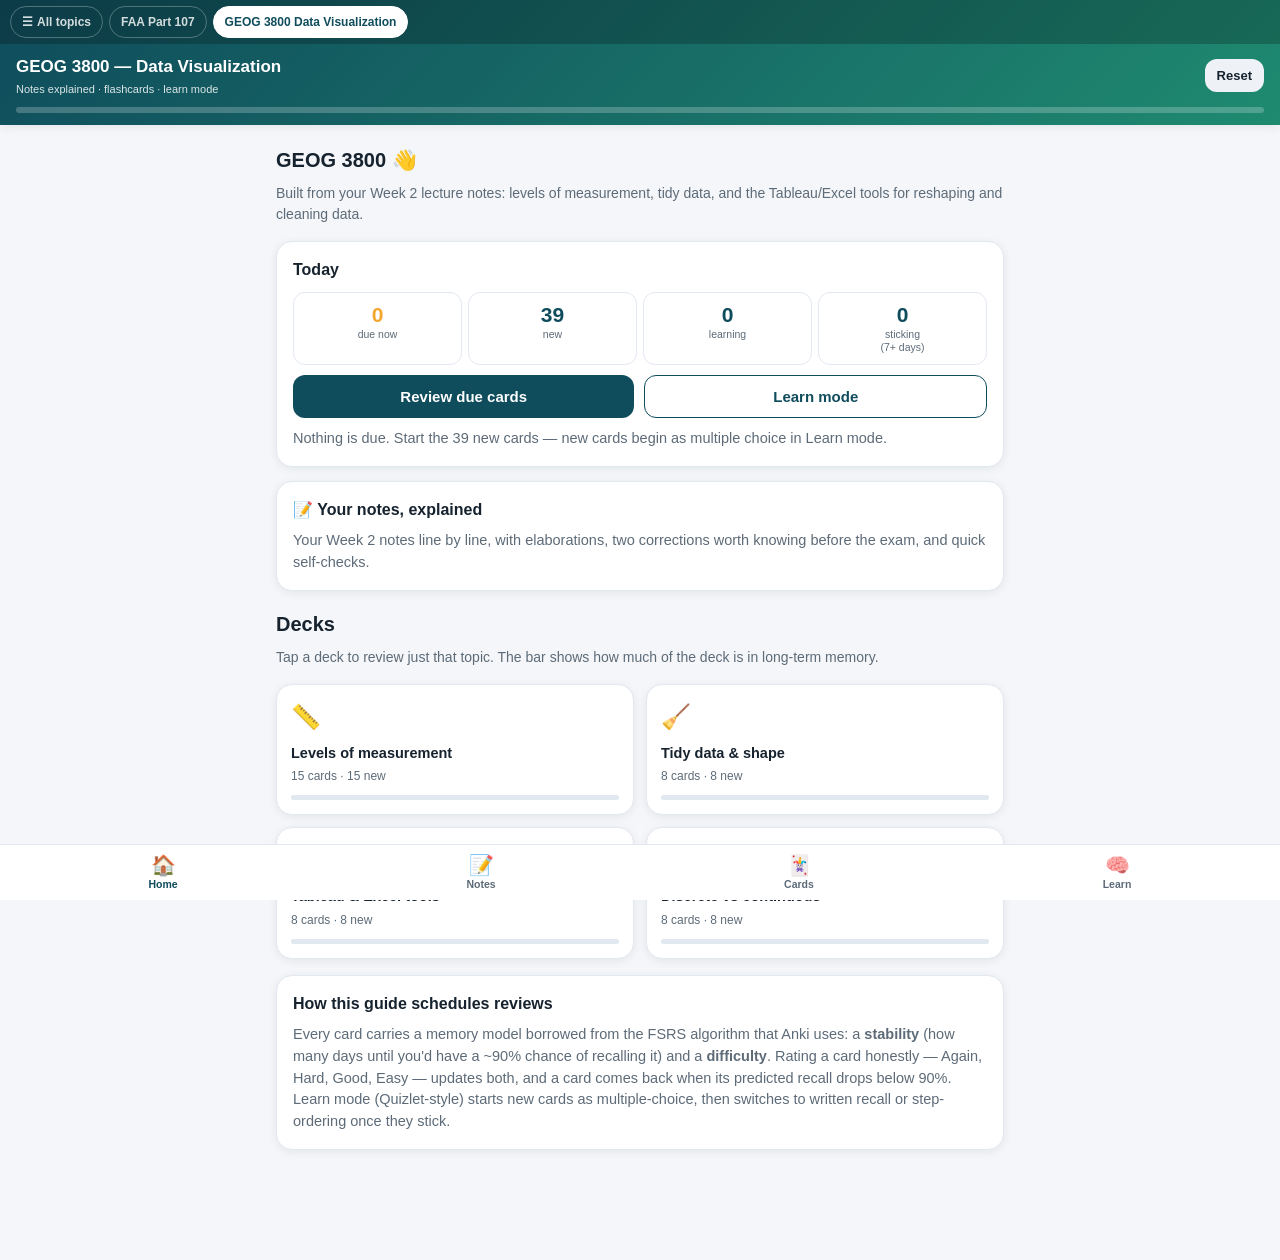
==== commit 277be2bd: "Polish GEOG 3800 home stats and deck pills for phones Show a learning count so first reviews registe" ====
--- a/geog3800/index.html
+++ b/geog3800/index.html
@@ -52,6 +52,8 @@
 .pills{display:flex;flex-wrap:wrap;gap:8px;margin-bottom:14px;}
 .pill{padding:8px 13px;border-radius:99px;background:#fff;border:1px solid var(--line);font-size:13px;font-weight:600;cursor:pointer;white-space:nowrap;}
 .pill.on{background:var(--navy);color:#fff;border-color:var(--navy);}
+.pills.scroll{flex-wrap:nowrap;overflow-x:auto;-webkit-overflow-scrolling:touch;scrollbar-width:none;margin:0 -16px 10px;padding:0 16px;}
+.pills.scroll::-webkit-scrollbar{display:none;}
 .tiles{display:grid;grid-template-columns:1fr 1fr;gap:12px;}
 .tile{background:var(--card);border:1px solid var(--line);border-radius:16px;padding:14px;box-shadow:var(--shadow);cursor:pointer;transition:transform .12s;}
 .tile:active{transform:scale(.97);}
@@ -60,9 +62,9 @@
 .tile .d{color:var(--muted);font-size:12px;margin-top:3px;}
 .tile .meter{height:5px;border-radius:99px;background:var(--line);margin-top:10px;overflow:hidden;}
 .tile .meter>i{display:block;height:100%;background:var(--good);width:0;}
-.stats{display:grid;grid-template-columns:repeat(3,1fr);gap:8px;margin:10px 0;}
-.stat{background:#fff;border:1px solid var(--line);border-radius:12px;padding:10px 6px;text-align:center;font-size:11px;color:var(--muted);}
-.stat b{display:block;font-size:22px;color:var(--navy);line-height:1.1;}
+.stats{display:grid;grid-template-columns:repeat(4,1fr);gap:6px;margin:10px 0;}
+.stat{background:#fff;border:1px solid var(--line);border-radius:12px;padding:10px 4px;text-align:center;font-size:10.5px;color:var(--muted);line-height:1.25;}
+.stat b{display:block;font-size:21px;color:var(--navy);line-height:1.1;margin-bottom:2px;}
 .stat.due b{color:var(--accent);}
 /* Notes */
 .lect{margin-bottom:22px;}
@@ -202,7 +204,7 @@
   <section class="view" id="view-cards">
     <h2 class="sec">Flashcards</h2>
     <p class="lead">Say the answer out loud or in your head <i>before</i> flipping, then rate honestly. Your rating decides when the card returns.</p>
-    <div class="pills" id="cardPills"></div>
+    <div class="pills scroll" id="cardPills"></div>
     <div class="pills" id="modePills"></div>
     <div class="box-info"><span id="deckLabel"></span><span id="deckCount"></span></div>
     <div id="cardStage"></div>
@@ -212,7 +214,7 @@
   <section class="view" id="view-learn">
     <h2 class="sec">Learn mode</h2>
     <p class="lead">Adaptive practice from the same cards: new material shows up as multiple choice, software procedures as “put the steps in order”, and cards you already know as written recall.</p>
-    <div class="pills" id="learnPills"></div>
+    <div class="pills scroll" id="learnPills"></div>
     <div id="learnStage"></div>
   </section>
 </main>
@@ -483,9 +485,10 @@
 }
 function renderHome(){
   const due=dueCount('all'),nw=newCount('all');
-  const mastered=CARDS.filter(c=>stageOf(c.id)==='mastered'||stageOf(c.id)==='known').length;
+  const learning=CARDS.filter(c=>stageOf(c.id)==='learning').length;
+  const sticking=CARDS.filter(c=>stageOf(c.id)==='mastered'||stageOf(c.id)==='known').length;
   document.getElementById('homeStats').innerHTML=
-    `<div class="stat due"><b>${due}</b>due now</div><div class="stat"><b>${nw}</b>new</div><div class="stat"><b>${mastered}</b>/${CARDS.length} sticking</div>`;
+    `<div class="stat due"><b>${due}</b>due now</div><div class="stat"><b>${nw}</b>new</div><div class="stat"><b>${learning}</b>learning</div><div class="stat"><b>${sticking}</b>sticking<br>(7+ days)</div>`;
   const nextDue=CARDS.map(c=>cs(c.id)).filter(c=>c&&c.due>Date.now()).sort((a,b)=>a.due-b.due)[0];
   let hint='';
   if(due)hint=`${due} card${due>1?'s':''} ha${due>1?'ve':'s'} slipped below 90% predicted recall — a 3–5 minute review now is worth more than a long session later.`;
--- a/shared/topics.css
+++ b/shared/topics.css
@@ -0,0 +1,23 @@
+/* Topic switcher shown at the very top of every study guide. */
+.topicbar{
+  background:rgba(0,0,0,.22);
+  margin:calc(-1 * (env(safe-area-inset-top) + 12px)) -16px 10px;
+  padding:calc(env(safe-area-inset-top) + 6px) 10px 6px;
+  overflow-x:auto;-webkit-overflow-scrolling:touch;scrollbar-width:none;
+}
+.topicbar::-webkit-scrollbar{display:none;}
+.topicbar-inner{display:flex;gap:6px;white-space:nowrap;}
+.topictab{
+  flex:0 0 auto;display:inline-flex;align-items:center;gap:4px;
+  color:rgba(255,255,255,.82);text-decoration:none;font-size:12px;font-weight:700;
+  padding:6px 11px;border-radius:99px;border:1px solid rgba(255,255,255,.28);
+  transition:background .12s,color .12s;
+}
+.topictab:active{transform:scale(.97);}
+.topictab.on{background:#fff;color:var(--navy,#0b3d66);border-color:#fff;}
+.topictab .full{display:none;}
+.topictab .short{display:inline;}
+@media (min-width:560px){
+  .topictab .full{display:inline;}
+  .topictab .short{display:none;}
+}
